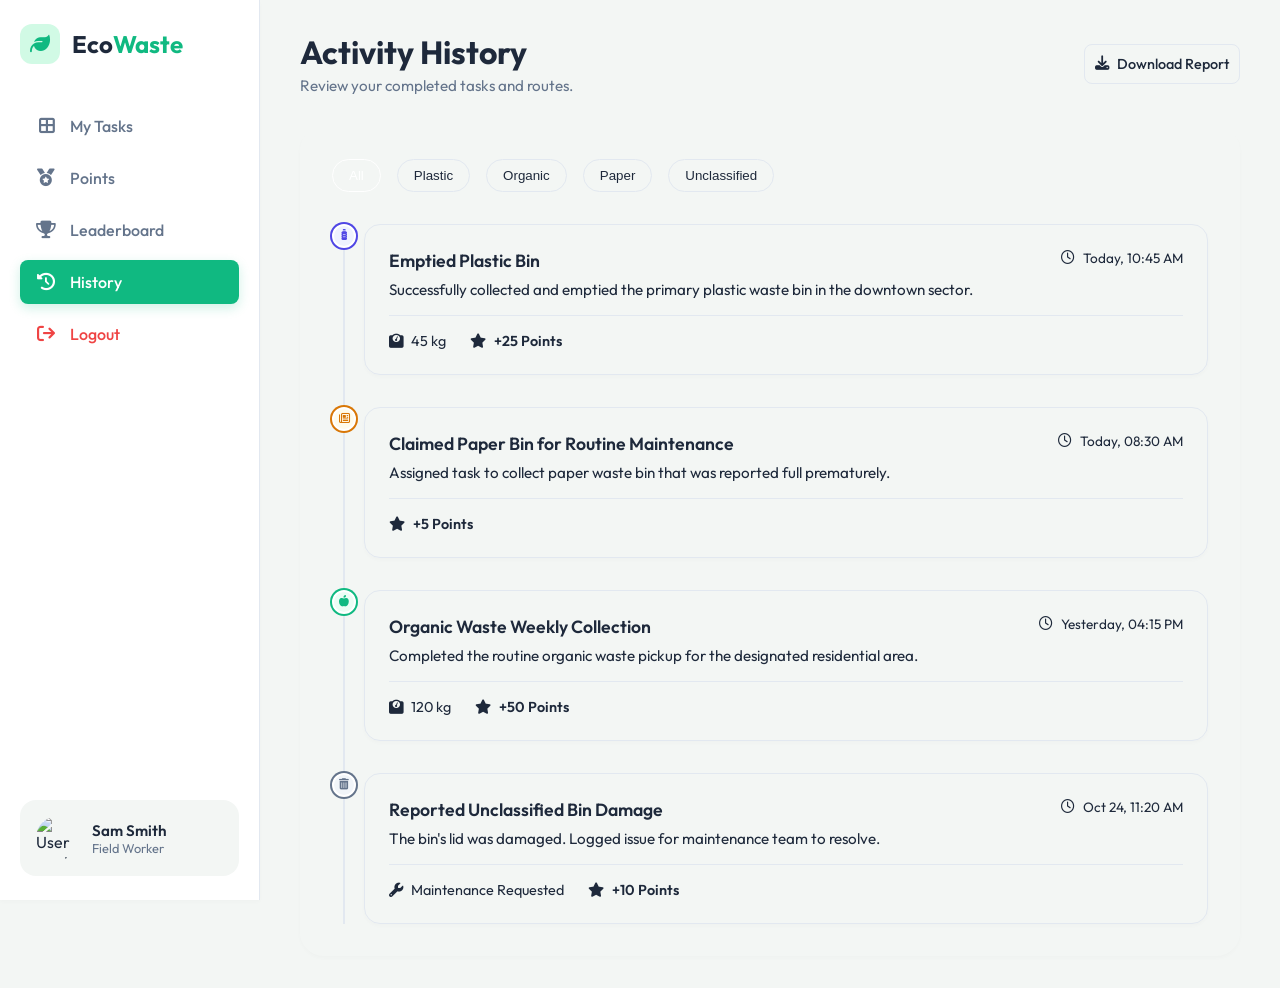
==== worker_history.html @ 659d4fb7 "Initial commit" ====
<!DOCTYPE html>
<html lang="en">

<head>
    <meta charset="UTF-8">
    <meta name="viewport" content="width=device-width, initial-scale=1.0">
    <title>EcoWaste - History</title>
    <meta name="description" content="Worker History for Smart Waste Monitoring System">
    <link href="https://fonts.googleapis.com/css2?family=Outfit:wght@300;400;500;600;700;800&display=swap"
        rel="stylesheet">
    <link rel="stylesheet" href="https://cdnjs.cloudflare.com/ajax/libs/font-awesome/6.4.0/css/all.min.css">
    <link rel="stylesheet" href="style.css">
    <style>
        .history-container {
            background: var(--bg-card);
            border-radius: 1.5rem;
            box-shadow: var(--shadow-sm);
            padding: 2rem;
        }

        .history-filters {
            display: flex;
            gap: 1rem;
            margin-bottom: 2rem;
            flex-wrap: wrap;
        }

        .filter-btn {
            background: var(--bg-main);
            border: 1px solid var(--border-color);
            padding: 0.5rem 1rem;
            border-radius: 2rem;
            color: var(--text-light);
            font-weight: 500;
            cursor: pointer;
            transition: all 0.3s ease;
        }

        .filter-btn.active, .filter-btn:hover {
            background: var(--primary-color);
            color: white;
            border-color: var(--primary-color);
        }

        .timeline {
            position: relative;
            padding-left: 2rem;
        }

        .timeline::before {
            content: '';
            position: absolute;
            left: 11px;
            top: 0;
            bottom: 0;
            width: 2px;
            background: var(--border-color);
        }

        .timeline-item {
            position: relative;
            padding-bottom: 2rem;
        }

        .timeline-item:last-child {
            padding-bottom: 0;
        }

        .timeline-marker {
            position: absolute;
            left: -2rem;
            width: 24px;
            height: 24px;
            border-radius: 50%;
            display: flex;
            align-items: center;
            justify-content: center;
            font-size: 0.7rem;
            z-index: 1;
        }
        
        .timeline-marker.bg-plastic {
            background: #eef2ff;
            color: #4f46e5;
            border: 2px solid white;
            box-shadow: 0 0 0 2px #4f46e5;
        }
        
        .timeline-marker.bg-organic {
            background: #ecfdf5;
            color: #10b981;
            border: 2px solid white;
            box-shadow: 0 0 0 2px #10b981;
        }

        .timeline-marker.bg-paper {
            background: #fffbeb;
            color: #d97706;
            border: 2px solid white;
            box-shadow: 0 0 0 2px #d97706;
        }

        .timeline-marker.bg-unclassified {
            background: #f1f5f9;
            color: #64748b;
            border: 2px solid white;
            box-shadow: 0 0 0 2px #64748b;
        }

        .timeline-content {
            background: var(--bg-main);
            border: 1px solid var(--border-color);
            border-radius: 1rem;
            padding: 1.5rem;
            box-shadow: 0 2px 4px rgba(0, 0, 0, 0.02);
        }

        .timeline-header {
            display: flex;
            justify-content: space-between;
            align-items: flex-start;
            margin-bottom: 0.5rem;
        }

        .history-title {
            font-weight: 600;
            color: var(--text-main);
            font-size: 1.1rem;
            margin: 0;
        }

        .history-time {
            font-size: 0.85rem;
            color: var(--text-light);
            display: flex;
            align-items: center;
            gap: 0.5rem;
        }

        .history-desc {
            color: var(--text-light);
            font-size: 0.95rem;
            margin: 0.5rem 0 0 0;
        }

        .history-meta {
            display: flex;
            gap: 1.5rem;
            margin-top: 1rem;
            padding-top: 1rem;
            border-top: 1px solid var(--border-color);
            font-size: 0.9rem;
        }

        .meta-item {
            display: flex;
            align-items: center;
            gap: 0.5rem;
            color: var(--text-light);
        }

        .points-earned {
            color: var(--primary-color);
            font-weight: 600;
        }
    </style>
</head>

<body>
    <div class="app-container">
        <!-- Sidebar Navigation -->
        <nav class="sidebar">
            <div class="brand">
                <div class="brand-icon">
                    <i class="fa-solid fa-leaf"></i>
                </div>
                <h2>Eco<span>Waste</span></h2>
            </div>

            <ul class="nav-menu">
                <li class="nav-item">
                    <a href="worker_dashboard.html"><i class="fa-solid fa-border-all"></i> My Tasks</a>
                </li>
                <li class="nav-item">
                    <a href="worker_points.html"><i class="fa-solid fa-medal"></i> Points</a>
                </li>
                <li class="nav-item">
                    <a href="worker_leaderboard.html"><i class="fa-solid fa-trophy"></i> Leaderboard</a>
                </li>
                <li class="nav-item active">
                    <a href="worker_history.html"><i class="fa-solid fa-clock-rotate-left"></i> History</a>
                </li>
                <li class="nav-item logout">
                    <a href="login.html" style="color: #ef4444;"><i class="fa-solid fa-arrow-right-from-bracket"></i>
                        Logout</a>
                </li>
            </ul>

            <div class="user-profile">
                <img src="https://ui-avatars.com/api/?name=Sam+Smith&background=3b82f6&color=fff" alt="User Avatar"
                    class="avatar">
                <div class="user-info">
                    <p class="name">Sam Smith</p>
                    <p class="role">Field Worker</p>
                </div>
            </div>
        </nav>

        <!-- Main Content -->
        <main class="main-content">
            <header class="top-header">
                <div class="greeting">
                    <h1>Activity History</h1>
                    <p>Review your completed tasks and routes.</p>
                </div>
                <div class="header-actions">
                     <button class="btn btn-outline"><i class="fa-solid fa-download"></i> Download Report</button>
                </div>
            </header>

            <div class="dashboard-grid" style="grid-template-columns: 1fr;">
                <div class="history-container">
                    
                    <div class="history-filters">
                        <button class="filter-btn active">All</button>
                        <button class="filter-btn">Plastic</button>
                        <button class="filter-btn">Organic</button>
                        <button class="filter-btn">Paper</button>
                        <button class="filter-btn">Unclassified</button>
                    </div>

                    <div class="timeline">
                        <!-- History Item 1 -->
                        <div class="timeline-item">
                            <div class="timeline-marker bg-plastic">
                                <i class="fa-solid fa-bottle-water"></i>
                            </div>
                            <div class="timeline-content">
                                <div class="timeline-header">
                                    <h3 class="history-title">Emptied Plastic Bin</h3>
                                    <span class="history-time"><i class="fa-regular fa-clock"></i> Today, 10:45 AM</span>
                                </div>
                                <p class="history-desc">Successfully collected and emptied the primary plastic waste bin in the downtown sector.</p>
                                <div class="history-meta">
                                    <div class="meta-item">
                                        <i class="fa-solid fa-weight-scale"></i> 45 kg
                                    </div>
                                    <div class="meta-item points-earned">
                                        <i class="fa-solid fa-star"></i> +25 Points
                                    </div>
                                </div>
                            </div>
                        </div>

                        <!-- History Item 2 -->
                        <div class="timeline-item">
                            <div class="timeline-marker bg-paper">
                                <i class="fa-regular fa-newspaper"></i>
                            </div>
                            <div class="timeline-content">
                                <div class="timeline-header">
                                    <h3 class="history-title">Claimed Paper Bin for Routine Maintenance</h3>
                                    <span class="history-time"><i class="fa-regular fa-clock"></i> Today, 08:30 AM</span>
                                </div>
                                <p class="history-desc">Assigned task to collect paper waste bin that was reported full prematurely.</p>
                                <div class="history-meta">
                                    <div class="meta-item points-earned">
                                        <i class="fa-solid fa-star"></i> +5 Points
                                    </div>
                                </div>
                            </div>
                        </div>
                        
                        <!-- History Item 3 -->
                        <div class="timeline-item">
                            <div class="timeline-marker bg-organic">
                                <i class="fa-solid fa-apple-whole"></i>
                            </div>
                            <div class="timeline-content">
                                <div class="timeline-header">
                                    <h3 class="history-title">Organic Waste Weekly Collection</h3>
                                    <span class="history-time"><i class="fa-regular fa-clock"></i> Yesterday, 04:15 PM</span>
                                </div>
                                <p class="history-desc">Completed the routine organic waste pickup for the designated residential area.</p>
                                <div class="history-meta">
                                     <div class="meta-item">
                                        <i class="fa-solid fa-weight-scale"></i> 120 kg
                                    </div>
                                    <div class="meta-item points-earned">
                                        <i class="fa-solid fa-star"></i> +50 Points
                                    </div>
                                </div>
                            </div>
                        </div>

                         <!-- History Item 4 -->
                         <div class="timeline-item">
                            <div class="timeline-marker bg-unclassified">
                                <i class="fa-solid fa-trash-can"></i>
                            </div>
                            <div class="timeline-content">
                                <div class="timeline-header">
                                    <h3 class="history-title">Reported Unclassified Bin Damage</h3>
                                    <span class="history-time"><i class="fa-regular fa-clock"></i> Oct 24, 11:20 AM</span>
                                </div>
                                <p class="history-desc">The bin's lid was damaged. Logged issue for maintenance team to resolve.</p>
                                <div class="history-meta">
                                    <div class="meta-item">
                                        <i class="fa-solid fa-wrench"></i> Maintenance Requested
                                    </div>
                                     <div class="meta-item points-earned">
                                        <i class="fa-solid fa-star"></i> +10 Points
                                    </div>
                                </div>
                            </div>
                        </div>

                    </div>
                </div>
            </div>
        </main>
    </div>

    <script src="script.js"></script>
</body>

</html>
---- style.css ----
/* CSS Base & Reset */
:root {
    /* Main App Colors */
    --bg-color: #f3f6f4;
    --card-bg: #ffffff;
    --text-main: #1e293b;
    --text-muted: #64748b;
    --border-color: #e2e8f0;

    /* Theme Colors */
    --primary: #10b981;
    --primary-light: #d1fae5;
    --primary-hover: #059669;

    /* Waste Categories Colors */
    --plastic: #3b82f6;
    --plastic-light: #dbeafe;
    --organic: #10b981;
    --organic-light: #d1fae5;
    --paper: #f59e0b;
    --paper-light: #fef3c7;
    --unclassified: #6b7280;
    --unclassified-light: #f3f4f6;

    /* Shadows & Effects */
    --shadow-sm: 0 2px 4px rgba(0, 0, 0, 0.02);
    --shadow-md: 0 8px 16px rgba(0, 0, 0, 0.04);
    --shadow-lg: 0 16px 32px rgba(0, 0, 0, 0.06);
    --radius-sm: 8px;
    --radius-md: 16px;
    --radius-lg: 24px;

    /* Transitions */
    --transition: all 0.3s ease;
}

* {
    margin: 0;
    padding: 0;
    box-sizing: border-box;
}

body {
    font-family: 'Outfit', sans-serif;
    background-color: var(--bg-color);
    color: var(--text-main);
    overflow-x: hidden;
}

a {
    text-decoration: none;
    color: inherit;
}

ul {
    list-style: none;
}

/* App Layout Structure */
.app-container {
    display: flex;
    min-height: 100vh;
}

/* Sidebar Styling */
.sidebar {
    width: 260px;
    background: var(--card-bg);
    padding: 24px 20px;
    display: flex;
    flex-direction: column;
    border-right: 1px solid var(--border-color);
    position: fixed;
    height: 100vh;
    z-index: 10;
    box-shadow: var(--shadow-sm);
}

.brand {
    display: flex;
    align-items: center;
    gap: 12px;
    margin-bottom: 40px;
}

.brand-icon {
    width: 40px;
    height: 40px;
    background: var(--primary-light);
    color: var(--primary);
    border-radius: 12px;
    display: flex;
    align-items: center;
    justify-content: center;
    font-size: 1.25rem;
}

.brand h2 {
    font-size: 1.5rem;
    font-weight: 700;
}

.brand span {
    color: var(--primary);
}

.nav-menu {
    flex: 1;
    display: flex;
    flex-direction: column;
    gap: 8px;
}

.nav-item a {
    display: flex;
    align-items: center;
    gap: 14px;
    padding: 12px 16px;
    border-radius: var(--radius-sm);
    color: var(--text-muted);
    font-weight: 500;
    transition: var(--transition);
}

.nav-item a i {
    font-size: 1.1rem;
    width: 20px;
    text-align: center;
}

.nav-item:hover a {
    background: var(--bg-color);
    color: var(--primary);
}

.nav-item.active a {
    background: var(--primary);
    color: white;
    box-shadow: 0 4px 12px rgba(16, 185, 129, 0.2);
}

.user-profile {
    display: flex;
    align-items: center;
    gap: 12px;
    padding: 16px;
    background: var(--bg-color);
    border-radius: var(--radius-md);
    margin-top: auto;
}

.avatar {
    width: 44px;
    height: 44px;
    border-radius: 50%;
}

.user-info .name {
    font-weight: 600;
    font-size: 0.95rem;
}

.user-info .role {
    font-size: 0.8rem;
    color: var(--text-muted);
}

/* Main Content Area */
.main-content {
    flex: 1;
    margin-left: 260px;
    padding: 32px 40px;
    display: flex;
    flex-direction: column;
    gap: 32px;
}

/* Header */
.top-header {
    display: flex;
    justify-content: space-between;
    align-items: center;
}

.greeting h1 {
    font-size: 2rem;
    font-weight: 700;
    margin-bottom: 4px;
}

.greeting p {
    color: var(--text-muted);
    font-size: 0.95rem;
}

.header-actions {
    display: flex;
    align-items: center;
    gap: 16px;
}

.search-bar {
    background: var(--card-bg);
    display: flex;
    align-items: center;
    gap: 10px;
    padding: 12px 20px;
    border-radius: 30px;
    border: 1px solid var(--border-color);
    width: 300px;
}

.search-bar i {
    color: var(--text-muted);
}

.search-bar input {
    border: none;
    outline: none;
    background: transparent;
    width: 100%;
    font-family: 'Outfit', sans-serif;
    color: var(--text-main);
}

.icon-btn {
    width: 48px;
    height: 48px;
    border-radius: 50%;
    border: 1px solid var(--border-color);
    background: var(--card-bg);
    color: var(--text-muted);
    display: flex;
    align-items: center;
    justify-content: center;
    font-size: 1.25rem;
    cursor: pointer;
    transition: var(--transition);
    position: relative;
}

.icon-btn:hover {
    background: var(--bg-color);
    color: var(--primary);
}

.icon-btn.unread::after {
    content: '';
    position: absolute;
    top: 14px;
    right: 14px;
    width: 8px;
    height: 8px;
    background: #ef4444;
    border-radius: 50%;
    border: 2px solid white;
}

/* Dashboard Grid Layout */
.dashboard-grid {
    display: grid;
    grid-template-columns: 1fr 350px;
    gap: 32px;
}

/* Section Common Styles */
.section-header {
    display: flex;
    justify-content: space-between;
    align-items: center;
    margin-bottom: 24px;
}

.section-header h2 {
    font-size: 1.25rem;
    font-weight: 600;
}

.filter-tabs {
    display: flex;
    background: var(--card-bg);
    padding: 4px;
    border-radius: parseInt(var(--radius-sm)) + 2px;
    border: 1px solid var(--border-color);
}

.filter-tabs .tab {
    padding: 6px 16px;
    border-radius: var(--radius-sm);
    font-size: 0.85rem;
    font-weight: 500;
    cursor: pointer;
    color: var(--text-muted);
    transition: var(--transition);
}

.filter-tabs .tab.active {
    background: var(--primary);
    color: white;
}

/* Bins Grid */
.cards-grid {
    display: grid;
    grid-template-columns: repeat(2, 1fr);
    gap: 24px;
}

/* Bin Card */
.bin-card {
    background: var(--card-bg);
    border-radius: var(--radius-md);
    padding: 24px;
    box-shadow: var(--shadow-sm);
    transition: var(--transition);
    border: 1px solid var(--border-color);
    position: relative;
    overflow: hidden;
}

.bin-card:hover {
    box-shadow: var(--shadow-lg);
    transform: translateY(-4px);
}

.bin-card::before {
    content: '';
    position: absolute;
    top: 0;
    left: 0;
    width: 100%;
    height: 4px;
}

.bin-card.plastic::before {
    background: var(--plastic);
}

.bin-card.organic::before {
    background: var(--organic);
}

.bin-card.paper::before {
    background: var(--paper);
}

.bin-card.unclassified::before {
    background: var(--unclassified);
}

.card-header {
    display: flex;
    justify-content: space-between;
    align-items: flex-start;
    margin-bottom: 24px;
}

.bin-info {
    display: flex;
    gap: 16px;
    align-items: center;
}

.icon-wrapper {
    width: 52px;
    height: 52px;
    border-radius: 14px;
    display: flex;
    align-items: center;
    justify-content: center;
    font-size: 1.5rem;
}

/* Icon thematic colors */
.plastic .icon-wrapper {
    background: var(--plastic-light);
    color: var(--plastic);
}

.organic .icon-wrapper {
    background: var(--organic-light);
    color: var(--organic);
}

.paper .icon-wrapper {
    background: var(--paper-light);
    color: var(--paper);
}

.unclassified .icon-wrapper {
    background: var(--unclassified-light);
    color: var(--unclassified);
}

.bin-info h3 {
    font-size: 1.15rem;
    font-weight: 600;
    margin-bottom: 4px;
}



/* Status Badges */
.status-badge {
    padding: 6px 12px;
    border-radius: 20px;
    font-size: 0.75rem;
    font-weight: 600;
    text-transform: uppercase;
    letter-spacing: 0.5px;
}

.status-badge.empty {
    background: var(--organic-light);
    color: var(--organic);
}

.status-badge.medium {
    background: var(--paper-light);
    color: #d97706;
}

.status-badge.full {
    background: #fee2e2;
    color: #dc2626;
}

.status-badge.claimed {
    background: var(--unclassified-light);
    color: var(--text-muted);
}

/* Progress Bar */
.fill-level {
    margin-bottom: 24px;
}

.fill-header {
    display: flex;
    justify-content: space-between;
    font-size: 0.9rem;
    font-weight: 500;
    margin-bottom: 8px;
}

.progress-bar {
    width: 100%;
    height: 8px;
    background: var(--border-color);
    border-radius: 10px;
    overflow: hidden;
}

.progress {
    height: 100%;
    border-radius: 10px;
    transition: width 1s ease-in-out;
}

.plastic .progress {
    background: var(--plastic);
}

.organic .progress {
    background: var(--organic);
}

.paper .progress {
    background: var(--paper);
}

.unclassified .progress {
    background: var(--unclassified);
}

/* Buttons */
.card-actions {
    display: flex;
    gap: 12px;
}

.btn {
    flex: 1;
    padding: 10px;
    border-radius: var(--radius-sm);
    font-family: inherit;
    font-weight: 500;
    font-size: 0.9rem;
    cursor: pointer;
    display: flex;
    align-items: center;
    justify-content: center;
    gap: 8px;
    transition: var(--transition);
}

.btn-outline {
    background: transparent;
    border: 1px solid var(--border-color);
    color: var(--text-main);
}

.btn-outline:hover:not(:disabled) {
    background: var(--bg-color);
}

.btn-primary {
    border: none;
    color: white;
}

.btn-primary:hover {
    opacity: 0.9;
    box-shadow: 0 4px 12px rgba(0, 0, 0, 0.1);
}

.btn:disabled {
    opacity: 0.6;
    cursor: not-allowed;
    background: var(--bg-color);
}

.bg-plastic {
    background: var(--plastic);
}

.bg-organic {
    background: var(--organic);
}

.bg-paper {
    background: var(--paper);
}

.bg-unclassified {
    background: var(--unclassified);
}

/* Common Helper Classes */
.text-plastic {
    color: var(--plastic);
}

.text-organic {
    color: var(--organic);
}

.text-paper {
    color: var(--paper);
}

.text-unclassified {
    color: var(--unclassified);
}

/* Right Column Widgets Section */
.side-widgets {
    display: flex;
    flex-direction: column;
    gap: 24px;
}

.widget {
    background: var(--card-bg);
    border-radius: var(--radius-md);
    padding: 24px;
    box-shadow: var(--shadow-sm);
    border: 1px solid var(--border-color);
}

.widget-header {
    display: flex;
    justify-content: space-between;
    align-items: center;
    margin-bottom: 20px;
}

.widget-header h3 {
    font-size: 1.15rem;
    font-weight: 600;
}

.view-all {
    font-size: 0.85rem;
    color: var(--primary);
    font-weight: 500;
}

/* Worker Points */
.points-card {
    display: flex;
    align-items: center;
    gap: 20px;
    background: linear-gradient(135deg, var(--card-bg) 0%, var(--primary-light) 100%);
    padding: 20px;
    border-radius: var(--radius-sm);
    border: 1px solid rgba(16, 185, 129, 0.2);
}

.trophy-icon {
    width: 48px;
    height: 48px;
    background: white;
    color: var(--paper);
    border-radius: 50%;
    display: flex;
    align-items: center;
    justify-content: center;
    font-size: 1.5rem;
    box-shadow: 0 4px 10px rgba(0, 0, 0, 0.05);
}

.points-info h4 {
    color: var(--text-muted);
    font-size: 0.85rem;
    font-weight: 500;
    margin-bottom: 4px;
}

.score {
    display: flex;
    align-items: baseline;
    gap: 12px;
}

.score .number {
    font-size: 1.8rem;
    font-weight: 700;
    color: var(--text-main);
}

.trend {
    font-size: 0.8rem;
    font-weight: 600;
    display: flex;
    align-items: center;
    gap: 4px;
}

.trend.up {
    color: var(--primary);
}

/* History Widget */
.history-list {
    display: flex;
    flex-direction: column;
    gap: 16px;
}

.history-list li {
    display: flex;
    align-items: center;
    gap: 16px;
    padding-bottom: 16px;
    border-bottom: 1px solid var(--border-color);
}

.history-list li:last-child {
    border-bottom: none;
    padding-bottom: 0;
}

.history-icon {
    width: 40px;
    height: 40px;
    border-radius: 10px;
    display: flex;
    align-items: center;
    justify-content: center;
    font-size: 1.2rem;
}

.bg-organic-light {
    background: var(--organic-light);
}

.bg-plastic-light {
    background: var(--plastic-light);
}

.bg-paper-light {
    background: var(--paper-light);
}

.history-details {
    flex: 1;
}

.history-details .title {
    font-size: 0.95rem;
    font-weight: 500;
    margin-bottom: 2px;
}

.history-details .time {
    font-size: 0.75rem;
    color: var(--text-muted);
}

.points {
    font-weight: 600;
    color: var(--primary);
    font-size: 0.9rem;
}

/* Notification Dropdown */
.notifications-dropdown {
    position: absolute;
    top: 60px;
    right: 0;
    width: 320px;
    background: var(--card-bg);
    border: 1px solid var(--border-color);
    box-shadow: var(--shadow-lg);
    border-radius: var(--radius-md);
    z-index: 100;
    opacity: 0;
    visibility: hidden;
    transform: translateY(-10px);
    transition: all 0.3s ease;
}

.notifications-dropdown.show {
    opacity: 1;
    visibility: visible;
    transform: translateY(0);
}

.dropdown-header {
    display: flex;
    justify-content: space-between;
    align-items: center;
    padding: 16px;
    border-bottom: 1px solid var(--border-color);
}

.dropdown-header h3 {
    font-size: 1rem;
    font-weight: 600;
}

.dropdown-body {
    padding: 16px;
    max-height: 300px;
    overflow-y: auto;
}

/* Notifications Badge */
.badge {
    background: #ef4444;
    color: white;
    padding: 4px 10px;
    border-radius: 20px;
    font-size: 0.75rem;
    font-weight: 600;
}

.alert-card {
    display: flex;
    gap: 16px;
    padding: 16px;
    border-radius: var(--radius-sm);
    margin-bottom: 12px;
}

.alert-card:last-child {
    margin-bottom: 0;
}

.alert-card.critical {
    background: #fef2f2;
    border: 1px solid #fecaca;
}

.alert-card.info {
    background: #f0fdf4;
    border: 1px solid #bbf7d0;
}

.alert-icon {
    font-size: 1.25rem;
}

.critical .alert-icon {
    color: #dc2626;
}

.info .alert-icon {
    color: #16a34a;
}

.alert-content h4 {
    font-size: 0.95rem;
    font-weight: 600;
    color: var(--text-main);
    margin-bottom: 4px;
}

.alert-content p {
    font-size: 0.85rem;
    color: var(--text-muted);
    line-height: 1.4;
}

/* Responsive Design */
@media (max-width: 1200px) {
    .dashboard-grid {
        grid-template-columns: 1fr;
    }
}

@media (max-width: 992px) {
    .sidebar {
        width: 80px;
        padding: 24px 12px;
    }

    .brand h2,
    .nav-item a span,
    .user-info {
        display: none;
    }

    .main-content {
        margin-left: 80px;
        padding: 24px;
    }

    .cards-grid {
        grid-template-columns: 1fr;
    }
}

@media (max-width: 600px) {
    .top-header {
        flex-direction: column;
        align-items: flex-start;
        gap: 16px;
    }

    .search-bar {
        width: 100%;
    }

    .main-content {
        padding: 16px;
    }
}

/* Analytics Page Styles */
.analytics-grid {
    display: flex;
    flex-direction: column;
    gap: 24px;
}

.stats-row {
    display: grid;
    grid-template-columns: repeat(3, 1fr);
    gap: 24px;
}

.stat-card {
    background: var(--card-bg);
    border-radius: var(--radius-md);
    padding: 24px;
    display: flex;
    align-items: center;
    gap: 20px;
    box-shadow: var(--shadow-sm);
    border: 1px solid var(--border-color);
    transition: var(--transition);
}

.stat-card:hover {
    transform: translateY(-4px);
    box-shadow: var(--shadow-md);
}

.stat-icon {
    width: 64px;
    height: 64px;
    border-radius: var(--radius-sm);
    display: flex;
    align-items: center;
    justify-content: center;
    font-size: 1.8rem;
}

.stat-details h3 {
    font-size: 1.8rem;
    font-weight: 700;
    color: var(--text-main);
    margin-bottom: 4px;
}

.stat-details p {
    color: var(--text-muted);
    font-size: 0.9rem;
    font-weight: 500;
}

.charts-row {
    display: grid;
    grid-template-columns: 2fr 1fr;
    gap: 24px;
}

.chart-card {
    background: var(--card-bg);
    border-radius: var(--radius-md);
    padding: 24px;
    box-shadow: var(--shadow-sm);
    border: 1px solid var(--border-color);
}

.chart-container {
    position: relative;
    height: 300px;
    width: 100%;
}

.composition-container {
    height: 300px;
    display: flex;
    justify-content: center;
    align-items: center;
}

.chart-filter {
    padding: 6px 12px;
    border-radius: var(--radius-sm);
    border: 1px solid var(--border-color);
    font-family: inherit;
    font-size: 0.85rem;
    color: var(--text-muted);
    background: var(--bg-color);
    cursor: pointer;
    outline: none;
}

@media (max-width: 992px) {
    .charts-row {
        grid-template-columns: 1fr;
    }
}

@media (max-width: 768px) {
    .stats-row {
        grid-template-columns: 1fr;
    }
}

/* Workers Page Styles */
.workers-layout {
    display: grid;
    grid-template-columns: 1fr 350px;
    gap: 32px;
}

.roster-section {
    background: var(--card-bg);
    border-radius: var(--radius-md);
    padding: 24px;
    box-shadow: var(--shadow-sm);
    border: 1px solid var(--border-color);
}

.worker-table-container {
    overflow-x: auto;
}

.worker-table {
    width: 100%;
    border-collapse: collapse;
}

.worker-table th,
.worker-table td {
    padding: 16px;
    text-align: left;
    border-bottom: 1px solid var(--border-color);
}

.worker-table th {
    font-size: 0.85rem;
    font-weight: 600;
    color: var(--text-muted);
    text-transform: uppercase;
}

.worker-table tbody tr:last-child td {
    border-bottom: none;
}

.worker-table tbody tr:hover {
    background-color: var(--bg-color);
}

.table-user {
    display: flex;
    align-items: center;
    gap: 12px;
}

.avatar-sm {
    width: 36px;
    height: 36px;
    border-radius: 50%;
}

.table-user h4 {
    font-size: 0.95rem;
    font-weight: 600;
}

.table-user span {
    font-size: 0.8rem;
    color: var(--text-muted);
}

.active-status {
    background: var(--organic-light);
    color: var(--organic);
}

.break-status {
    background: var(--paper-light);
    color: var(--paper);
}

.offline-status {
    background: var(--unclassified-light);
    color: var(--text-muted);
}

.action-btn {
    background: transparent;
    border: none;
    color: var(--text-muted);
    font-size: 1.1rem;
    cursor: pointer;
    margin-right: 8px;
    transition: var(--transition);
}

.action-btn:hover {
    color: var(--primary);
}

.action-btn.delete:hover {
    color: #ef4444;
}

/* Gamification Podium */
.podium {
    display: flex;
    justify-content: center;
    align-items: flex-end;
    gap: 16px;
    margin-bottom: 32px;
    margin-top: 24px;
}

.podium-place {
    display: flex;
    flex-direction: column;
    align-items: center;
    position: relative;
}

.avatar-lg {
    width: 72px;
    height: 72px;
    border-radius: 50%;
    border: 3px solid var(--primary);
}

.avatar-md {
    width: 56px;
    height: 56px;
    border-radius: 50%;
    border: 2px solid var(--border-color);
}

.rank-badge {
    position: absolute;
    width: 24px;
    height: 24px;
    border-radius: 50%;
    display: flex;
    align-items: center;
    justify-content: center;
    font-size: 0.8rem;
    font-weight: 700;
    color: white;
    bottom: 40px;
    right: -4px;
}

.first .rank-badge {
    bottom: 44px;
    right: 0;
}

.gold {
    background: #fbbf24;
}

.silver {
    background: #94a3b8;
}

.bronze {
    background: #b45309;
}

.crown-icon {
    position: absolute;
    top: -20px;
    color: #fbbf24;
    font-size: 1.5rem;
}

.podium-place h4 {
    margin-top: 12px;
    font-size: 0.9rem;
    font-weight: 600;
}

.podium-place p {
    font-size: 0.8rem;
    color: var(--primary);
    font-weight: 700;
}

.first h4 {
    font-size: 1.05rem;
}

.leaderboard-list {
    display: flex;
    flex-direction: column;
    gap: 12px;
}

.leaderboard-list li {
    display: flex;
    align-items: center;
    gap: 12px;
    padding: 12px;
    border-radius: var(--radius-sm);
    background: var(--bg-color);
}

.rank-num {
    font-weight: 700;
    color: var(--text-muted);
    font-size: 0.9rem;
    width: 16px;
    text-align: center;
}

.avatar-xs {
    width: 32px;
    height: 32px;
    border-radius: 50%;
}

.lb-details {
    flex: 1;
}

.lb-details .name {
    font-size: 0.9rem;
    font-weight: 600;
}

.lb-points {
    font-weight: 700;
    color: var(--primary);
    font-size: 0.95rem;
}

@media (max-width: 1200px) {
    .workers-layout {
        grid-template-columns: 1fr;
    }
}

/* History Page Styles */
.history-page-layout {
    display: flex;
    flex-direction: column;
}

.history-table-section {
    background: var(--card-bg);
    border-radius: var(--radius-md);
    padding: 24px;
    box-shadow: var(--shadow-sm);
    border: 1px solid var(--border-color);
}

.history-table th:first-child {
    width: 140px;
}

.table-date h4 {
    font-size: 0.95rem;
    font-weight: 600;
}

.table-date span {
    font-size: 0.8rem;
    color: var(--text-muted);
}

.bin-type-label {
    display: inline-flex;
    align-items: center;
    gap: 8px;
    padding: 6px 12px;
    border-radius: var(--radius-sm);
    font-size: 0.85rem;
    font-weight: 600;
}

.bin-type-label.organic {
    background: var(--organic-light);
    color: var(--organic);
}

.bin-type-label.plastic {
    background: var(--plastic-light);
    color: var(--plastic);
}

.bin-type-label.paper {
    background: var(--paper-light);
    color: var(--paper);
}

.bin-type-label.unclassified {
    background: var(--unclassified-light);
    color: var(--text-muted);
}

.pagination {
    display: flex;
    justify-content: space-between;
    align-items: center;
    margin-top: 24px;
    padding-top: 24px;
    border-top: 1px solid var(--border-color);
}

.page-info {
    font-size: 0.9rem;
    color: var(--text-muted);
    font-weight: 500;
}

/* Modal Styles */
.modal-overlay {
    position: fixed;
    top: 0;
    left: 0;
    width: 100%;
    height: 100%;
    background: rgba(0, 0, 0, 0.4);
    z-index: 999;
    display: flex;
    justify-content: center;
    align-items: center;
    opacity: 0;
    visibility: hidden;
    backdrop-filter: blur(3px);
    transition: all 0.3s ease;
}

.modal-overlay.show {
    opacity: 1;
    visibility: visible;
}

.modal-content {
    background: var(--card-bg);
    width: 90%;
    max-width: 600px;
    border-radius: var(--radius-md);
    box-shadow: var(--shadow-lg);
    border: 1px solid var(--border-color);
    transform: scale(0.95) translateY(20px);
    transition: all 0.3s ease;
}

.modal-overlay.show .modal-content {
    transform: scale(1) translateY(0);
}

.modal-header {
    display: flex;
    justify-content: space-between;
    align-items: center;
    padding: 20px 24px;
    border-bottom: 1px solid var(--border-color);
}

.modal-header h2 {
    font-size: 1.25rem;
    font-weight: 700;
    margin: 0;
}

.close-modal {
    background: transparent;
    border: none;
    font-size: 1.25rem;
    color: var(--text-muted);
    cursor: pointer;
    transition: color 0.2s ease;
}

.close-modal:hover {
    color: var(--text-main);
}

.modal-body {
    padding: 24px;
}
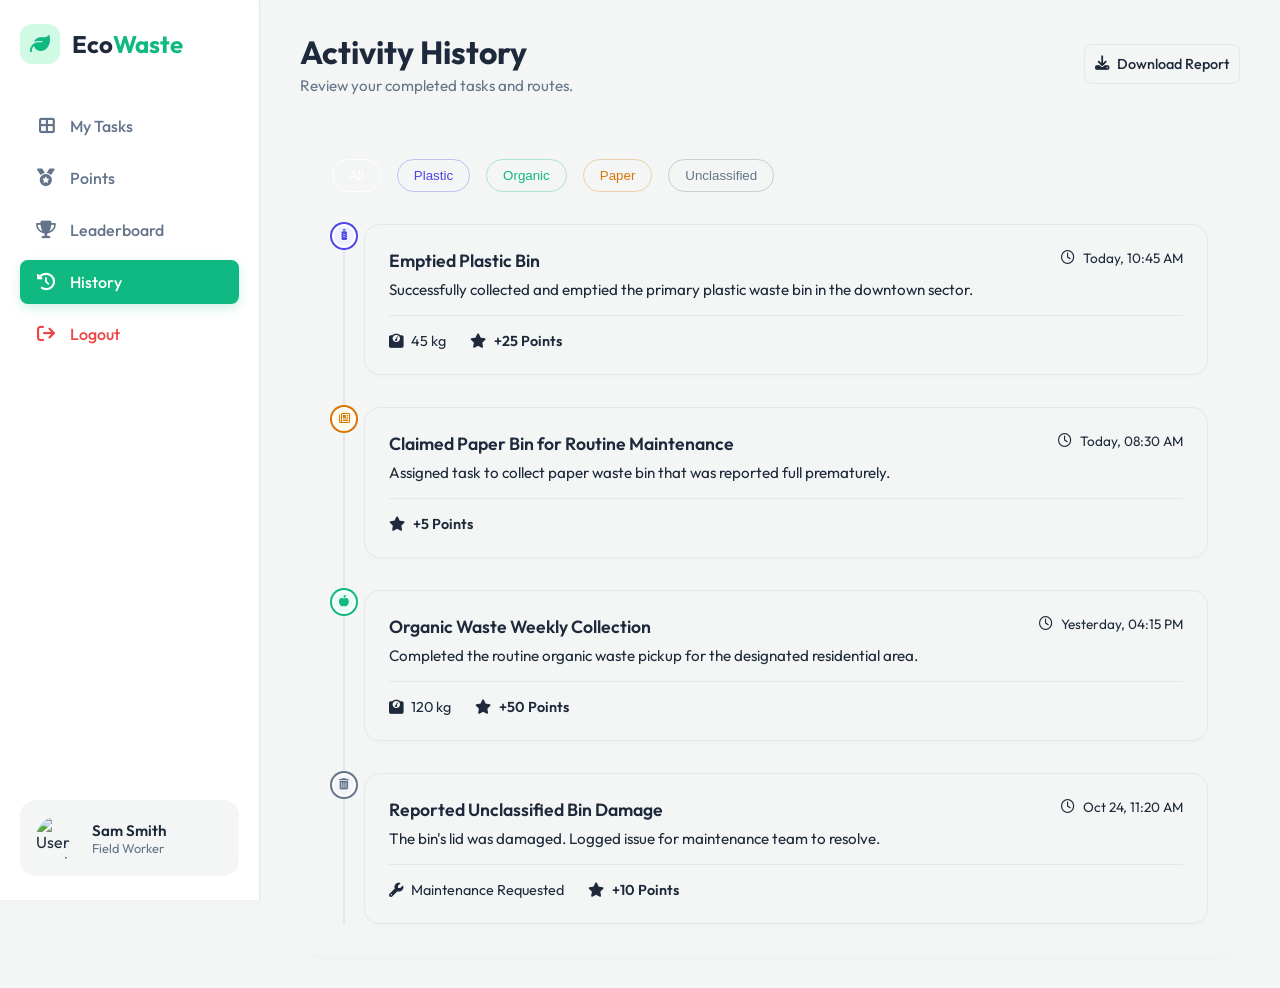
==== commit 24bd5420: "second commit" ====
--- a/worker_history.html
+++ b/worker_history.html
@@ -42,6 +42,50 @@
             border-color: var(--primary-color);
         }
 
+        .filter-btn[data-type="plastic"] {
+            color: #4f46e5;
+            border-color: rgba(79, 70, 229, 0.3);
+        }
+        .filter-btn[data-type="plastic"].active,
+        .filter-btn[data-type="plastic"]:hover {
+            background: #4f46e5;
+            color: white;
+            border-color: #4f46e5;
+        }
+
+        .filter-btn[data-type="organic"] {
+            color: #10b981;
+            border-color: rgba(16, 185, 129, 0.3);
+        }
+        .filter-btn[data-type="organic"].active,
+        .filter-btn[data-type="organic"]:hover {
+            background: #10b981;
+            color: white;
+            border-color: #10b981;
+        }
+
+        .filter-btn[data-type="paper"] {
+            color: #d97706;
+            border-color: rgba(217, 119, 6, 0.3);
+        }
+        .filter-btn[data-type="paper"].active,
+        .filter-btn[data-type="paper"]:hover {
+            background: #d97706;
+            color: white;
+            border-color: #d97706;
+        }
+
+        .filter-btn[data-type="unclassified"] {
+            color: #64748b;
+            border-color: rgba(100, 116, 139, 0.3);
+        }
+        .filter-btn[data-type="unclassified"].active,
+        .filter-btn[data-type="unclassified"]:hover {
+            background: #64748b;
+            color: white;
+            border-color: #64748b;
+        }
+
         .timeline {
             position: relative;
             padding-left: 2rem;
@@ -214,7 +258,7 @@
                     <p>Review your completed tasks and routes.</p>
                 </div>
                 <div class="header-actions">
-                     <button class="btn btn-outline"><i class="fa-solid fa-download"></i> Download Report</button>
+                     <button class="btn btn-outline" onclick="downloadHistoryReport(this)"><i class="fa-solid fa-download"></i> Download Report</button>
                 </div>
             </header>
 
@@ -223,10 +267,10 @@
                     
                     <div class="history-filters">
                         <button class="filter-btn active">All</button>
-                        <button class="filter-btn">Plastic</button>
-                        <button class="filter-btn">Organic</button>
-                        <button class="filter-btn">Paper</button>
-                        <button class="filter-btn">Unclassified</button>
+                        <button class="filter-btn" data-type="plastic">Plastic</button>
+                        <button class="filter-btn" data-type="organic">Organic</button>
+                        <button class="filter-btn" data-type="paper">Paper</button>
+                        <button class="filter-btn" data-type="unclassified">Unclassified</button>
                     </div>
 
                     <div class="timeline">
@@ -324,4 +368,4 @@
     <script src="script.js"></script>
 </body>
 
-</html>
+</html>
